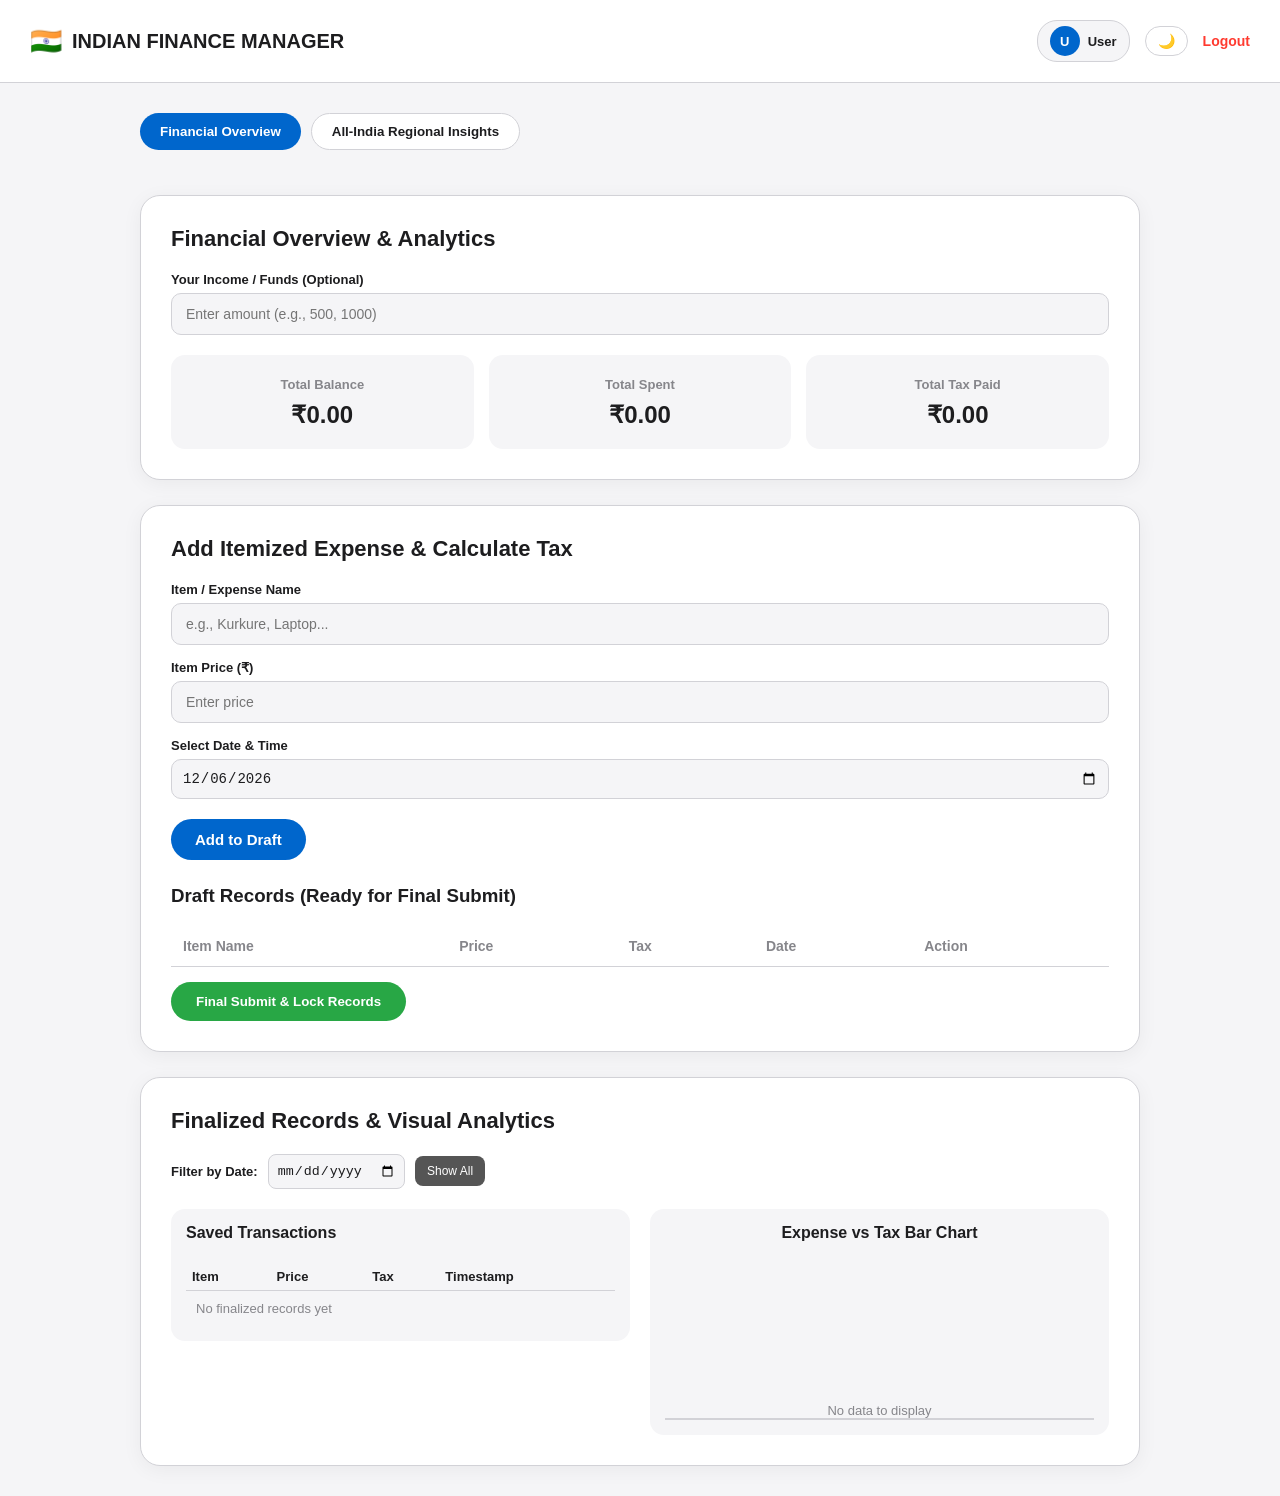
==== dashboard.html @ 04351288 "add dashboard html,css and js files" ====
<!DOCTYPE html>
<html lang="en">
<head>
    <meta charset="UTF-8">
    <meta name="viewport" content="width=device-width, initial-scale=1.0">
    <title>Indian Finance Manager - Dashboard</title>
    <link rel="stylesheet" href="dashboard.css" id="dashboard-theme-style">
</head>
<body id="dashboard-body-container">

    <!-- Top Header / Navigation Bar with Profile DP Avatar & Modal Trigger -->
    <header id="dashboard-header" class="header-light">
        <div id="dash-logo-box">
            <span id="dash-flag-icon">🇮🇳</span>
            <h1 id="dash-app-title">INDIAN FINANCE MANAGER</h1>
        </div>
        
        <div id="dash-header-actions" style="display: flex; align-items: center; gap: 15px;">
            <div id="header-profile-btn" onclick="toggleProfileModal()" style="display: flex; align-items: center; gap: 8px; cursor: pointer; background: var(--bg-color); padding: 5px 12px; border-radius: 20px; border: 1px solid var(--border-color);">
                <img id="header-user-avatar" src="" alt="DP" style="width: 30px; height: 30px; border-radius: 50%; object-fit: cover; display: none;">
                <div id="header-default-avatar" style="width: 30px; height: 30px; border-radius: 50%; background-color: #0066cc; color: #fff; display: flex; align-items: center; justify-content: center; font-weight: 600; font-size: 13px;">U</div>
                <span id="header-username-display" style="font-size: 13px; font-weight: 600;">Profile</span>
            </div>

            <button id="theme-toggle-btn" onclick="toggleThemeMode()">🌙</button>
            <a href="login.html" id="logout-link">Logout</a>
        </div>
    </header>

    <!-- Profile Settings Modal -->
    <div id="profile-settings-modal" style="display: none; position: fixed; top: 0; left: 0; width: 100%; height: 100%; background: rgba(0,0,0,0.6); z-index: 1000; justify-content: center; align-items: center;">
        <div class="dash-card" style="max-width: 400px; width: 90%; position: relative; background: var(--card-bg);">
            <button onclick="toggleProfileModal()" style="position: absolute; top: 15px; right: 15px; background: none; border: none; font-size: 18px; cursor: pointer; color: var(--text-color);">✕</button>
            <h2>Profile Settings</h2>
            <form id="profile-settings-form" style="display: flex; flex-direction: column; gap: 12px; margin-top: 10px;">
                <div class="input-field-box">
                    <label for="settings-fullname">Full Name</label>
                    <input type="text" id="settings-fullname" placeholder="Update your name">
                </div>
                <div class="input-field-box">
                    <label for="settings-email">Email Address</label>
                    <input type="email" id="settings-email" placeholder="Update your email">
                </div>
                <div class="input-field-box">
                    <label for="settings-phone">Phone Number</label>
                    <input type="tel" id="settings-phone" placeholder="Enter phone number">
                </div>
                <div class="input-field-box">
                    <label for="settings-profile-photo">Profile Photo (DP)</label>
                    <input type="file" id="settings-profile-photo" accept="image/*">
                </div>
                <div style="display: flex; gap: 10px; margin-top: 10px;">
                    <button type="button" id="save-profile-btn" style="background-color: #0066cc; color: #fff; border: none; padding: 10px 15px; border-radius: 20px; cursor: pointer; font-weight: 600;">Save</button>
                    <button type="button" onclick="removeProfilePhoto()" style="background-color: #86868b; color: #fff; border: none; padding: 10px 15px; border-radius: 20px; cursor: pointer; font-weight: 600;">Remove DP</button>
                </div>
            </form>
            <div style="margin-top: 20px; border-top: 1px solid var(--border-color); padding-top: 15px; display: flex; justify-content: space-between;">
                <button onclick="clearAllUserData()" style="background-color: #ff3b30; color: #fff; border: none; padding: 8px 14px; border-radius: 15px; cursor: pointer; font-size: 12px; font-weight: 600;">Reset / Delete Data</button>
            </div>
        </div>
    </div>

    <!-- Main Dashboard Container -->
    <main id="dashboard-main-content">

        <!-- Section Navigation Tabs -->
        <div id="dashboard-tab-nav" style="display: flex; gap: 10px; margin-bottom: 20px;">
            <button id="tab-btn-financial" onclick="switchDashboardTab('financial')" style="padding: 10px 20px; border-radius: 20px; border: none; background: var(--btn-bg); color: var(--btn-text); font-weight: 600; cursor: pointer;">Financial Overview</button>
            <button id="tab-btn-regional" onclick="switchDashboardTab('regional')" style="padding: 10px 20px; border-radius: 20px; border: 1px solid var(--border-color); background: var(--card-bg); color: var(--text-color); font-weight: 600; cursor: pointer;">All-India Regional Insights</button>
        </div>

        <!-- TAB 1: Financial Overview Panel -->
        <div id="panel-financial-overview" class="dashboard-tab-panel">
            <section class="dash-card">
                <h2>Financial Overview & Analytics</h2>
                <div id="income-input-box" class="input-field-box" style="margin-bottom: 20px;">
                    <label for="user-income-input">Your Income / Funds (Optional)</label>
                    <input type="number" id="user-income-input" placeholder="Enter amount (e.g., 500, 1000)">
                </div>
                <div id="summary-metrics-grid">
                    <div class="metric-box">
                        <span>Total Balance</span>
                        <h3 id="display-total-balance">₹0.00</h3>
                    </div>
                    <div class="metric-box">
                        <span>Total Spent</span>
                        <h3 id="display-total-spent">₹0.00</h3>
                    </div>
                    <div class="metric-box">
                        <span>Total Tax Paid</span>
                        <h3 id="display-total-tax">₹0.00</h3>
                    </div>
                </div>
            </section>

            <!-- Itemized Expense & Final Submit -->
            <section class="dash-card" style="margin-top: 25px;">
                <h2>Add Itemized Expense & Calculate Tax</h2>
                <form id="expense-item-form">
                    <div class="input-field-box">
                        <label for="item-name">Item / Expense Name</label>
                        <input type="text" id="item-name" placeholder="e.g., Kurkure, Laptop..." required>
                    </div>
                    <div class="input-field-box">
                        <label for="item-price">Item Price (₹)</label>
                        <input type="number" id="item-price" placeholder="Enter price" required>
                    </div>
                    <div class="input-field-box">
                        <label for="item-expense-date">Select Date & Time</label>
                        <input type="date" id="item-expense-date" required style="padding: 10px; border-radius: 10px; border: 1px solid var(--border-color); background: var(--bg-color); color: var(--text-color); color-scheme: dark light;">
                    </div>
                    <button type="submit" id="add-expense-btn">Add to Draft</button>
                </form>

                <div id="expense-table-container" style="margin-top: 25px;">
                    <h3>Draft Records (Ready for Final Submit)</h3>
                    <table id="expense-list-table">
                        <thead>
                            <tr>
                                <th>Item Name</th>
                                <th>Price</th>
                                <th>Tax</th>
                                <th>Date</th>
                                <th>Action</th>
                            </tr>
                        </thead>
                        <tbody id="expense-table-body"></tbody>
                    </table>
                    <button id="final-submit-records-btn" onclick="performFinalSubmit()" style="margin-top: 15px; background-color: #28a745; color: #fff; border: none; padding: 12px 25px; border-radius: 25px; font-weight: 600; cursor: pointer;">Final Submit & Lock Records</button>
                </div>
            </section>

            <!-- Finalized Data Table & Graph Side-by-Side with Calendar Filter Added -->
            <section class="dash-card" style="margin-top: 25px;">
                <h2>Finalized Records & Visual Analytics</h2>
                
                <!-- Calendar Date Filter added here as requested -->
                <div style="margin-bottom: 20px; display: flex; align-items: center; gap: 10px;">
                    <label for="financial-calendar-filter" style="font-size: 13px; font-weight: 600;">Filter by Date:</label>
                    <input type="date" id="financial-calendar-filter" onchange="filterFinancialRecordsByDate()" style="padding: 8px; border-radius: 8px; border: 1px solid var(--border-color); background: var(--bg-color); color: var(--text-color); color-scheme: dark light;">
                    <button onclick="resetFinancialDateFilter()" style="background: #555; color: #fff; border: none; padding: 8px 12px; border-radius: 8px; cursor: pointer; font-size: 12px;">Show All</button>
                </div>

                <div style="display: grid; grid-template-columns: 1fr 1fr; gap: 20px; align-items: start; margin-top: 15px;">
                    
                    <!-- Left: Saved Data Table -->
                    <div style="background: var(--bg-color); padding: 15px; border-radius: 14px;">
                        <h4 style="margin-top: 0;">Saved Transactions</h4>
                        <div style="max-height: 200px; overflow-y: auto;">
                            <table style="width: 100%; border-collapse: collapse; font-size: 13px;" id="finalized-data-table">
                                <thead>
                                    <tr style="border-bottom: 1px solid var(--border-color); text-align: left;">
                                        <th style="padding: 6px;">Item</th>
                                        <th style="padding: 6px;">Price</th>
                                        <th style="padding: 6px;">Tax</th>
                                        <th style="padding: 6px;">Timestamp</th>
                                    </tr>
                                </thead>
                                <tbody id="finalized-table-body">
                                    <tr><td colspan="4" style="padding: 10px; color: #86868b;">No finalized records yet</td></tr>
                                </tbody>
                            </table>
                        </div>
                    </div>

                    <!-- Right: Bar Chart -->
                    <div class="chart-box" style="background: var(--bg-color); padding: 15px; border-radius: 14px; text-align: center;">
                        <h4 style="margin-top: 0;">Expense vs Tax Bar Chart</h4>
                        <div id="financial-bar-chart-view" style="height: 140px; display: flex; align-items: flex-end; justify-content: center; gap: 20px; padding-top: 15px; border-bottom: 2px solid var(--border-color);">
                            <span style="font-size: 13px; color: #86868b;">No data to display</span>
                        </div>
                    </div>

                </div>
            </section>
        </div>

        <!-- TAB 2: All-India Regional Insights Panel -->
        <div id="panel-regional-insights" class="dashboard-tab-panel" style="display: none;">
            <section class="dash-card">
                <h2>All-India Regional Tax Insights (Anonymous)</h2>
                <div id="region-dropdowns-box" style="display: grid; grid-template-columns: repeat(auto-fit, minmax(200px, 1fr)); gap: 15px;">
                    <div class="input-field-box">
                        <label for="filter-state">State</label>
                        <select id="filter-state"><option value="">Select State</option></select>
                    </div>
                    <div class="input-field-box">
                        <label for="filter-district">District</label>
                        <select id="filter-district"><option value="">Select District</option></select>
                    </div>
                    <div class="input-field-box">
                        <label for="filter-city">City / Village</label>
                        <select id="filter-city"><option value="">Select City / Village</option></select>
                    </div>
                </div>

                <div style="margin-top: 20px; display: flex; gap: 15px; align-items: center;">
                    <label for="regional-calendar-filter" style="font-size: 13px; font-weight: 600;">Filter Date:</label>
                    <input type="date" id="regional-calendar-filter" onchange="updateRegionalInsights()" style="padding: 10px; border-radius: 8px; border: 1px solid var(--border-color); background: var(--bg-color); color: var(--text-color); color-scheme: dark light;">
                </div>

                <div id="regional-stats-box" style="margin-top: 20px; background: var(--bg-color); padding: 20px; border-radius: 14px;">
                    <p style="font-size: 15px; font-weight: 600;">Regional Total Spending: <span id="reg-total-spending">₹0.00</span></p>
                    <p style="font-size: 15px; font-weight: 600;">Regional Tax Contributed: <span id="reg-total-tax">₹0.00</span></p>
                </div>
            </section>

            <section class="dash-card" style="margin-top: 25px;">
                <h2>Regional Data & Visual Analytics</h2>
                <div style="display: grid; grid-template-columns: 1fr 1fr; gap: 20px; align-items: start; margin-top: 15px;">
                    <div style="background: var(--bg-color); padding: 15px; border-radius: 14px;">
                        <h4 style="margin-top: 0;">Regional Transactions</h4>
                        <div style="max-height: 200px; overflow-y: auto;">
                            <table style="width: 100%; border-collapse: collapse; font-size: 13px;" id="regional-data-table">
                                <thead>
                                    <tr style="border-bottom: 1px solid var(--border-color); text-align: left;">
                                        <th style="padding: 6px;">Item</th>
                                        <th style="padding: 6px;">Price</th>
                                        <th style="padding: 6px;">Tax</th>
                                        <th style="padding: 6px;">Date</th>
                                    </tr>
                                </thead>
                                <tbody id="regional-table-body">
                                    <tr><td colspan="4" style="padding: 10px; color: #86868b;">No records for this region</td></tr>
                                </tbody>
                            </table>
                        </div>
                    </div>

                    <div class="chart-box" style="background: var(--bg-color); padding: 15px; border-radius: 14px; text-align: center;">
                        <h4 style="margin-top: 0;">Regional Tax Contribution Chart</h4>
                        <div id="regional-chart-view" style="height: 140px; display: flex; align-items: flex-end; justify-content: center; gap: 20px; padding-top: 15px; border-bottom: 2px solid var(--border-color);">
                            <span style="font-size: 13px; color: #86868b;">No data to display</span>
                        </div>
                    </div>
                </div>
            </section>
        </div>

    </main>

    <script src="dashboard.js"></script>
</body>
</html>
---- dashboard.css ----
/* ==========================================
   INDIVIDUAL CSS FOR DASHBOARD.HTML (NO MIXING)
   ========================================== */

/* Default Light Mode Variables */
:root {
    --bg-color: #f5f5f7;
    --text-color: #1d1d1f;
    --header-bg: #ffffff;
    --card-bg: #ffffff;
    --border-color: #d2d2d7;
    --btn-bg: #0066cc;
    --btn-text: #ffffff;
}

body#dashboard-body-container {
    font-family: -apple-system, BlinkMacSystemFont, "Segoe UI", Roboto, Helvetica, Arial, sans-serif;
    background-color: var(--bg-color);
    color: var(--text-color);
    margin: 0;
    padding: 0;
    transition: background-color 0.3s ease, color 0.3s ease;
}

/* Header Styling */
#dashboard-header {
    padding: 20px 30px;
    background-color: var(--header-bg);
    border-bottom: 1px solid var(--border-color);
    display: flex;
    justify-content: space-between;
    align-items: center;
    position: sticky;
    top: 0;
    z-index: 100;
}

#dash-logo-box {
    display: flex;
    align-items: center;
    gap: 10px;
}

#dash-flag-icon {
    font-size: 26px;
}

#dash-app-title {
    font-size: 20px;
    font-weight: 700;
    margin: 0;
}

#dash-header-actions {
    display: flex;
    align-items: center;
    gap: 15px;
}

#theme-toggle-btn {
    background: transparent;
    border: 1px solid var(--border-color);
    padding: 6px 12px;
    border-radius: 15px;
    cursor: pointer;
    font-size: 14px;
}

#logout-link {
    color: #ff3b30;
    text-decoration: none;
    font-weight: 600;
    font-size: 14px;
}

/* Main Content Layout */
#dashboard-main-content {
    max-width: 1000px;
    margin: 30px auto;
    padding: 0 20px;
    display: flex;
    flex-direction: column;
    gap: 25px;
}

.dash-card {
    background-color: var(--card-bg);
    padding: 30px;
    border-radius: 20px;
    box-shadow: 0 4px 20px rgba(0, 0, 0, 0.05);
    border: 1px solid var(--border-color);
}

.dash-card h2 {
    font-size: 22px;
    margin-top: 0;
    margin-bottom: 20px;
}

/* Metrics Grid */
#summary-metrics-grid {
    display: grid;
    grid-template-columns: repeat(auto-fit, minmax(200px, 1fr));
    gap: 15px;
    margin-top: 20px;
}

.metric-box {
    background-color: var(--bg-color);
    padding: 20px;
    border-radius: 14px;
    text-align: center;
}

.metric-box span {
    font-size: 13px;
    color: #86868b;
    font-weight: 600;
}

.metric-box h3 {
    font-size: 24px;
    margin: 8px 0 0 0;
}

/* Input Fields & Forms */
.input-field-box {
    display: flex;
    flex-direction: column;
    gap: 6px;
    margin-bottom: 15px;
}

.input-field-box label {
    font-size: 13px;
    font-weight: 600;
}

.input-field-box input,
.input-field-box select {
    width: 100%;
    padding: 12px 14px;
    border: 1px solid var(--border-color);
    border-radius: 10px;
    font-size: 14px;
    outline: none;
    box-sizing: border-box;
    background-color: var(--bg-color);
    color: var(--text-color);
}

#add-expense-btn {
    background-color: var(--btn-bg);
    color: var(--btn-text);
    border: none;
    padding: 12px 24px;
    border-radius: 50px;
    font-size: 15px;
    font-weight: 600;
    cursor: pointer;
    margin-top: 5px;
}

/* Tables */
#expense-list-table {
    width: 100%;
    border-collapse: collapse;
    margin-top: 15px;
}

#expense-list-table th, 
#expense-list-table td {
    padding: 12px;
    text-align: left;
    border-bottom: 1px solid var(--border-color);
    font-size: 14px;
}

#expense-list-table th {
    font-weight: 600;
    color: #86868b;
}

/* Dark Mode Overrides */
body.dark-mode-active {
    --bg-color: #000000;
    --text-color: #f5f5f7;
    --header-bg: #1c1c1e;
    --card-bg: #1c1c1e;
    --border-color: #38383a;
    --btn-bg: #0a84ff;
}
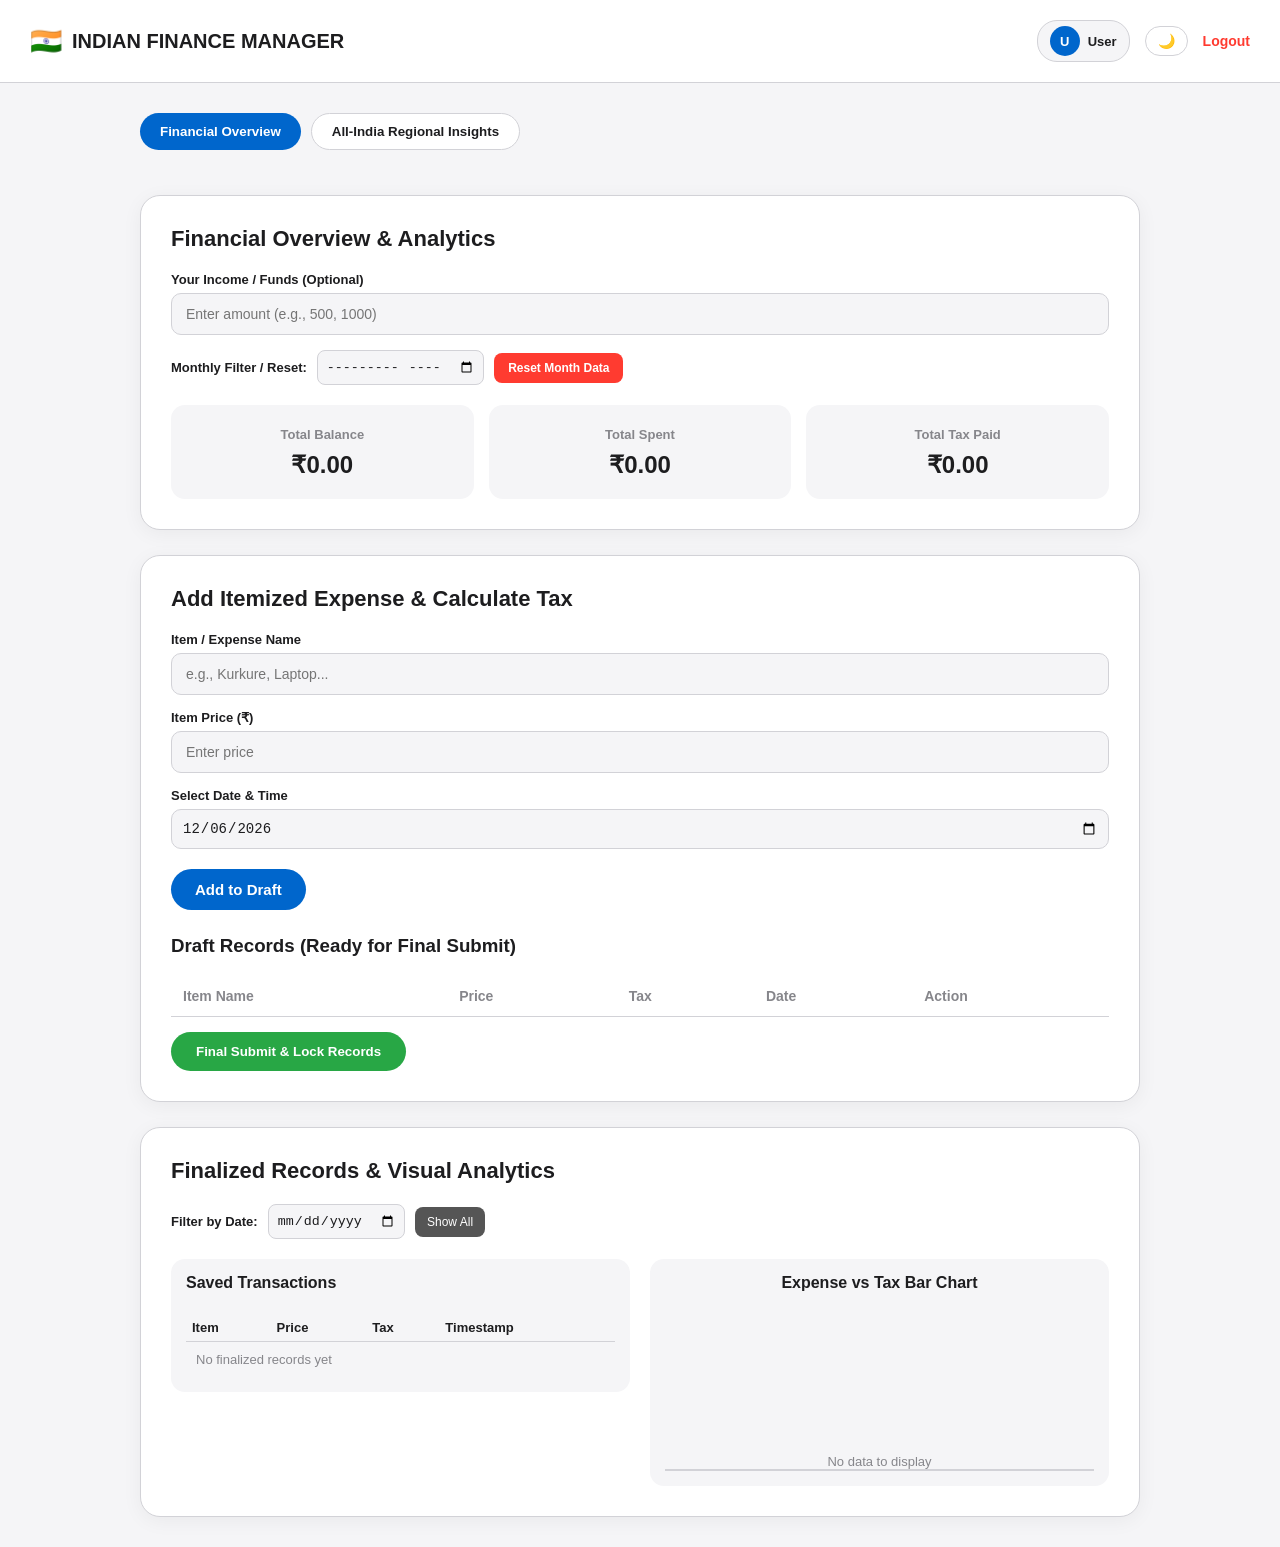
==== commit 5fe9951f: "edit dashboard html & js" ====
--- a/dashboard.html
+++ b/dashboard.html
@@ -73,10 +73,18 @@
         <div id="panel-financial-overview" class="dashboard-tab-panel">
             <section class="dash-card">
                 <h2>Financial Overview & Analytics</h2>
-                <div id="income-input-box" class="input-field-box" style="margin-bottom: 20px;">
+                <div id="income-input-box" class="input-field-box" style="margin-bottom: 15px;">
                     <label for="user-income-input">Your Income / Funds (Optional)</label>
                     <input type="number" id="user-income-input" placeholder="Enter amount (e.g., 500, 1000)">
                 </div>
+
+                <!-- Month Selector & Reset Option added here -->
+                <div style="margin-bottom: 15px; display: flex; gap: 10px; align-items: center; flex-wrap: wrap;">
+                    <label for="financial-month-selector" style="font-size: 13px; font-weight: 600;">Monthly Filter / Reset:</label>
+                    <input type="month" id="financial-month-selector" onchange="filterFinancialByMonth()" style="padding: 8px; border-radius: 8px; border: 1px solid var(--border-color); background: var(--bg-color); color: var(--text-color); color-scheme: dark light;">
+                    <button onclick="resetMonthlyData()" style="background: #ff3b30; color: #fff; border: none; padding: 8px 14px; border-radius: 8px; cursor: pointer; font-size: 12px; font-weight: 600;">Reset Month Data</button>
+                </div>
+
                 <div id="summary-metrics-grid">
                     <div class="metric-box">
                         <span>Total Balance</span>
@@ -130,11 +138,10 @@
                 </div>
             </section>
 
-            <!-- Finalized Data Table & Graph Side-by-Side with Calendar Filter Added -->
+            <!-- Finalized Data Table & Graph Side-by-Side with Calendar Filter -->
             <section class="dash-card" style="margin-top: 25px;">
                 <h2>Finalized Records & Visual Analytics</h2>
                 
-                <!-- Calendar Date Filter added here as requested -->
                 <div style="margin-bottom: 20px; display: flex; align-items: center; gap: 10px;">
                     <label for="financial-calendar-filter" style="font-size: 13px; font-weight: 600;">Filter by Date:</label>
                     <input type="date" id="financial-calendar-filter" onchange="filterFinancialRecordsByDate()" style="padding: 8px; border-radius: 8px; border: 1px solid var(--border-color); background: var(--bg-color); color: var(--text-color); color-scheme: dark light;">
@@ -143,7 +150,6 @@
 
                 <div style="display: grid; grid-template-columns: 1fr 1fr; gap: 20px; align-items: start; margin-top: 15px;">
                     
-                    <!-- Left: Saved Data Table -->
                     <div style="background: var(--bg-color); padding: 15px; border-radius: 14px;">
                         <h4 style="margin-top: 0;">Saved Transactions</h4>
                         <div style="max-height: 200px; overflow-y: auto;">
@@ -163,7 +169,6 @@
                         </div>
                     </div>
 
-                    <!-- Right: Bar Chart -->
                     <div class="chart-box" style="background: var(--bg-color); padding: 15px; border-radius: 14px; text-align: center;">
                         <h4 style="margin-top: 0;">Expense vs Tax Bar Chart</h4>
                         <div id="financial-bar-chart-view" style="height: 140px; display: flex; align-items: flex-end; justify-content: center; gap: 20px; padding-top: 15px; border-bottom: 2px solid var(--border-color);">
@@ -197,6 +202,7 @@
                 <div style="margin-top: 20px; display: flex; gap: 15px; align-items: center;">
                     <label for="regional-calendar-filter" style="font-size: 13px; font-weight: 600;">Filter Date:</label>
                     <input type="date" id="regional-calendar-filter" onchange="updateRegionalInsights()" style="padding: 10px; border-radius: 8px; border: 1px solid var(--border-color); background: var(--bg-color); color: var(--text-color); color-scheme: dark light;">
+                    <button onclick="resetRegionalDateFilter()" style="background: #555; color: #fff; border: none; padding: 8px 12px; border-radius: 8px; cursor: pointer; font-size: 12px;">Show All</button>
                 </div>
 
                 <div id="regional-stats-box" style="margin-top: 20px; background: var(--bg-color); padding: 20px; border-radius: 14px;">
@@ -221,7 +227,7 @@
                                     </tr>
                                 </thead>
                                 <tbody id="regional-table-body">
-                                    <tr><td colspan="4" style="padding: 10px; color: #86868b;">No records for this region</td></tr>
+                                    <tr><td colspan="4" style="padding: 10px; color: #86868b;">No records found</td></tr>
                                 </tbody>
                             </table>
                         </div>
